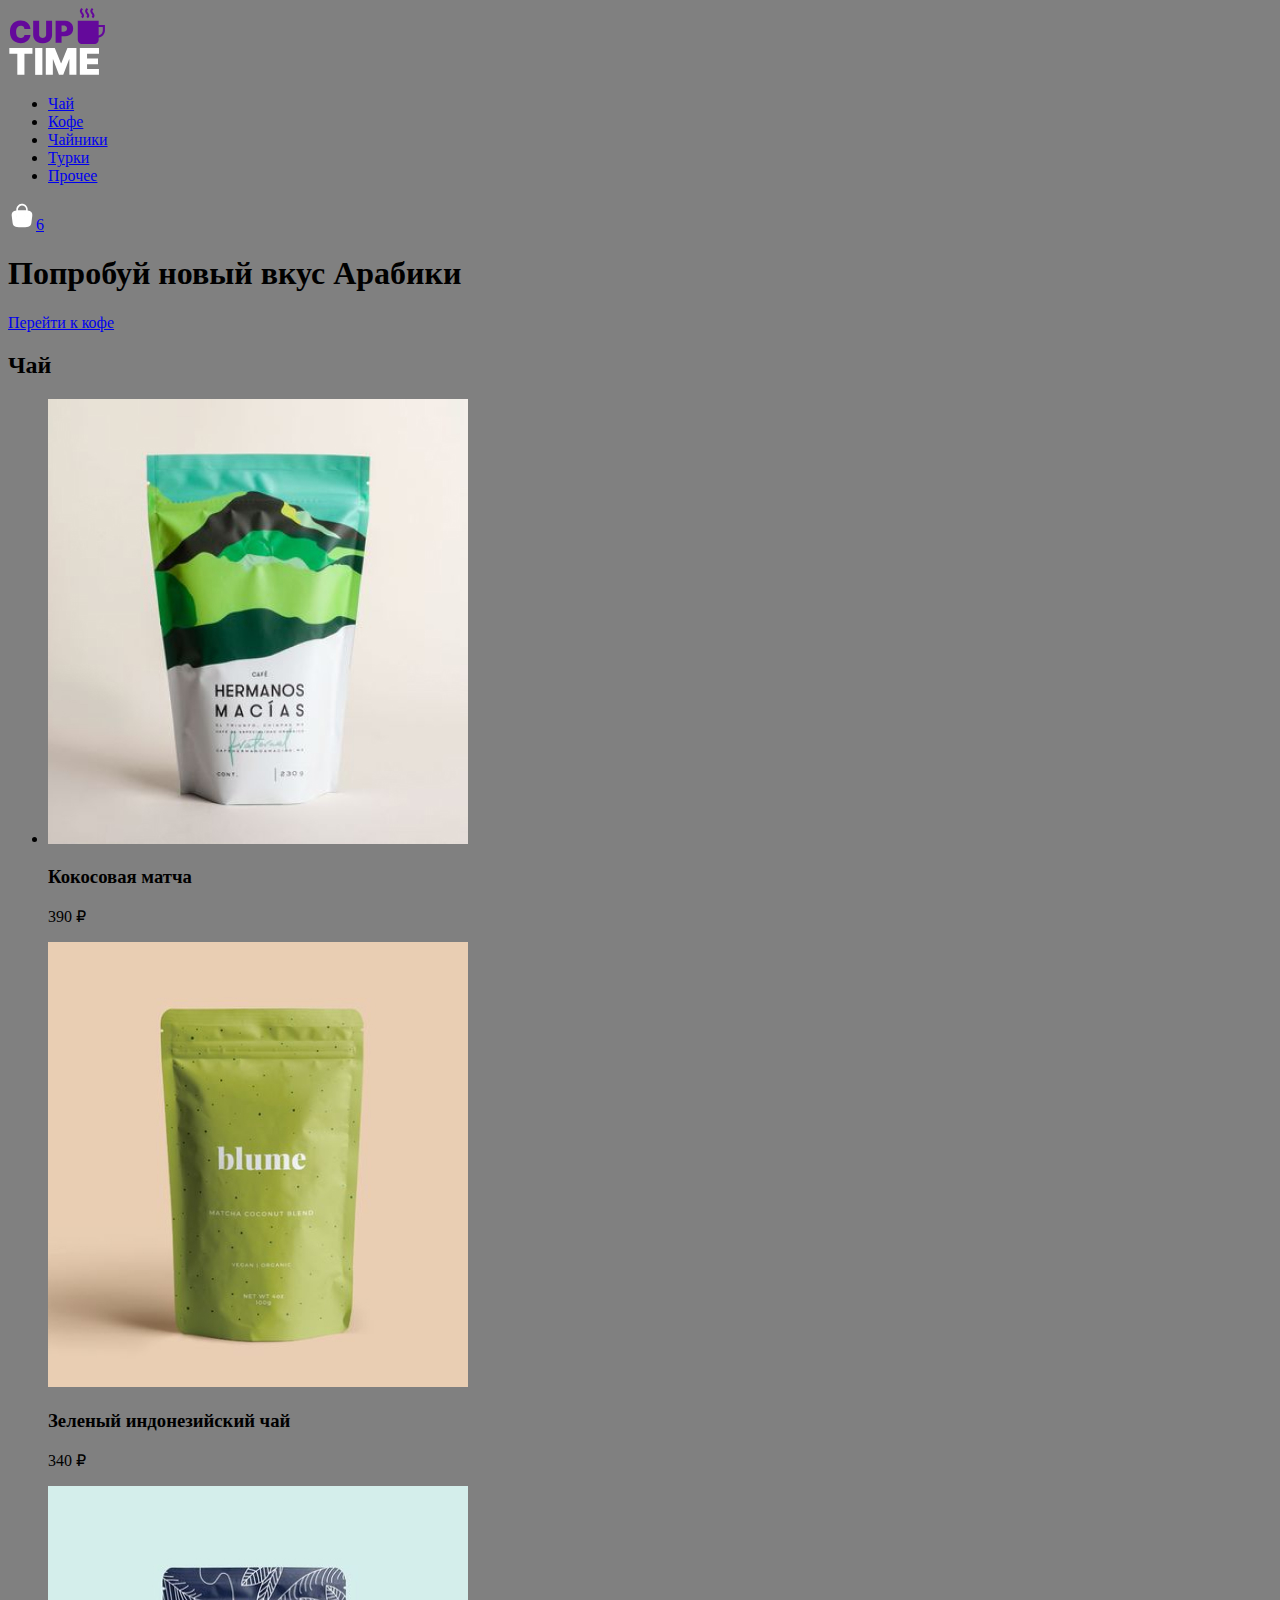
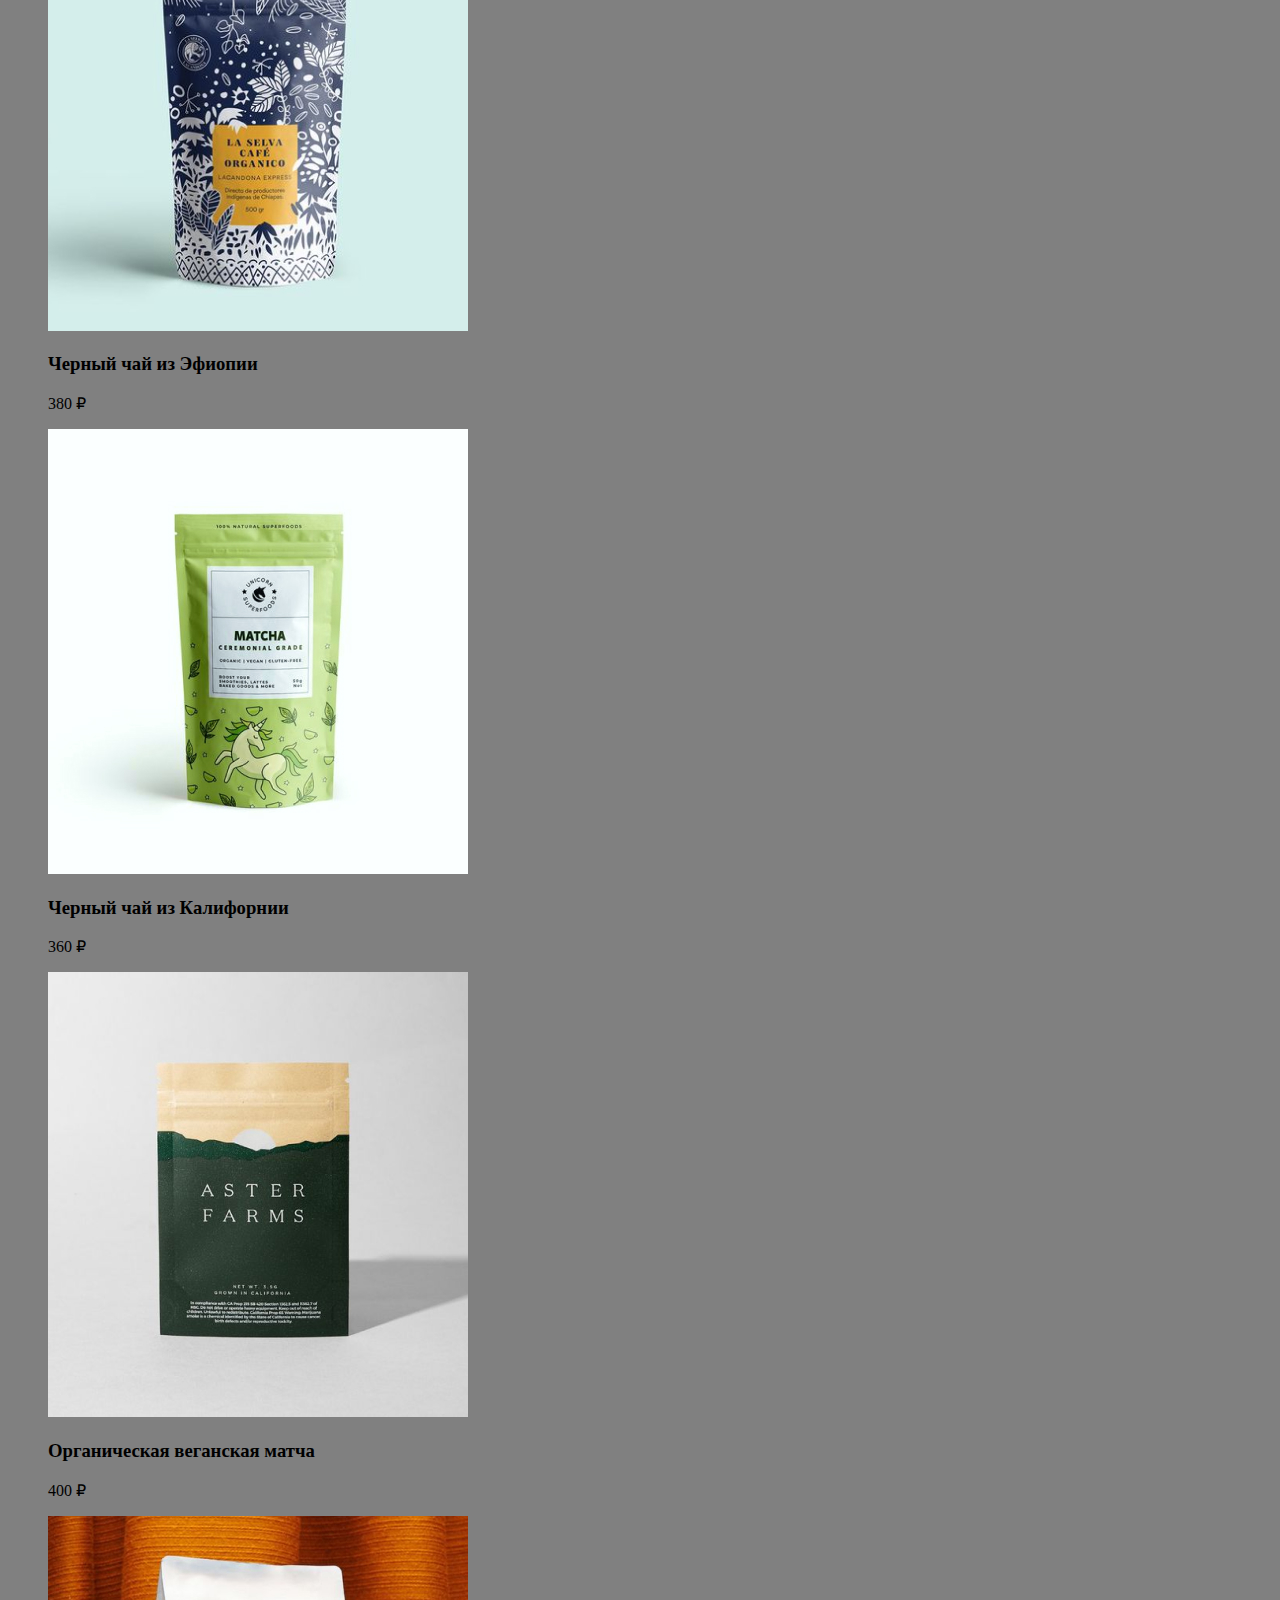
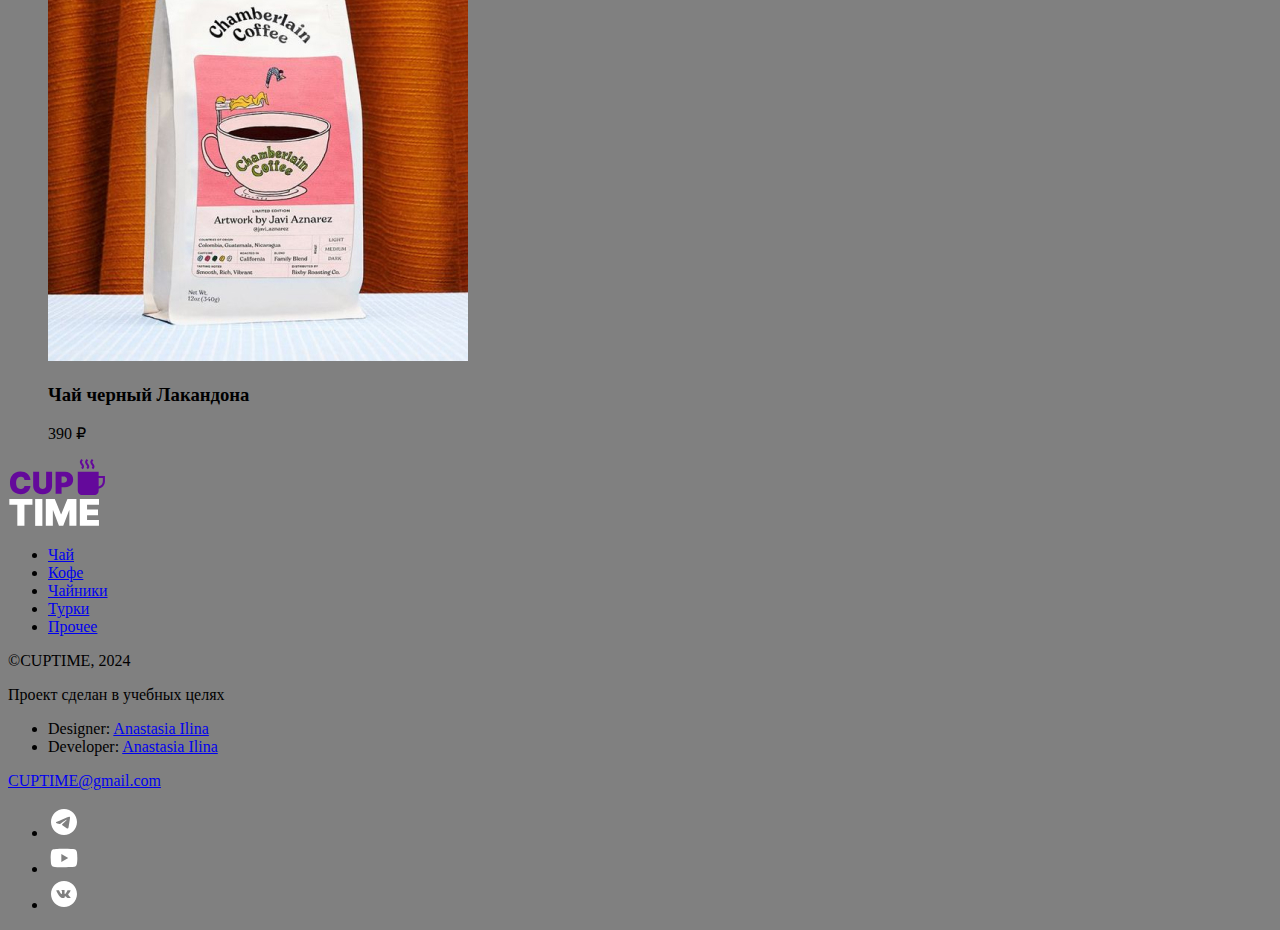
==== index.html @ f70da1fb "feat: add basic page layout" ====
<!DOCTYPE html>
<html lang="en">
  <head>
    <meta charset="UTF-8" />
    <meta http-equiv="X-UA-Compatible" content="IE=edge" />
    <meta name="viewport" content="width=device-width, initial-scale=1.0" />
    <link rel="stylesheet" href="style.css" />
    <title>Cup Time</title>
  </head>
  <body>
    <header class="header">
      <div class="container">
        <a class="header__logo-link"
          ><img
            class="header__logo"
            src="./img/logo.svg"
            alt="Логотип Cup Time"
        /></a>

        <nav class="header__nav">
          <ul class="header__menu">
            <li class="header__menu-item">
              <a class="header__menu-link" href="#">Чай</a>
            </li>
            <li class="header__menu-item">
              <a class="header__menu-link" href="#">Кофе</a>
            </li>
            <li class="header__menu-item">
              <a class="header__menu-link" href="#">Чайники</a>
            </li>
            <li class="header__menu-item">
              <a class="header__menu-link" href="#">Турки</a>
            </li>
            <li class="header__menu-item">
              <a class="header__menu-link" href="#">Прочее</a>
            </li>
          </ul>
        </nav>
        <a href="cart.html" class="header__cart-link">
          <img src="./img/bag.svg" alt="" />6
        </a>
      </div>
    </header>
    <main class="main">
      <section class="promo">
        <div class="container">
          <div class="promo__container">
            <h1 class="promo__title">Попробуй новый вкус Арабики</h1>

            <a class="promo__link" href="#">Перейти к кофе</a>
          </div>
        </div>
      </section>
      <section class="products">
        <div class="container">
          <h2 class="products__title">Чай</h2>
          <ul class="products__list">
            <li class="products__item">
              <article class="product">
                <img
                  class="product__img"
                  src="./img/photo-1.jpg"
                  alt="product" />
                <h3 class="product__title">Кокосовая матча</h3>
                <p class="product__price">390 ₽</p>
              </article>
              <article class="product">
                <img
                  class="product__img"
                  src="./img/photo-2.jpg"
                  alt="product" />
                <h3 class="product__title">Зеленый индонезийский чай</h3>
                <p class="product__price">340 ₽</p>
              </article>
              <article class="product">
                <img
                  class="product__img"
                  src="./img/photo-3.jpg"
                  alt="product" />
                <h3 class="product__title">Черный чай из Эфиопии</h3>
                <p class="product__price">380 ₽</p>
              </article>
              <article class="product">
                <img
                  class="product__img"
                  src="./img/photo-4.jpg"
                  alt="product" />
                <h3 class="product__title">Черный чай из Калифорнии</h3>
                <p class="product__price">360 ₽</p>
              </article>
              <article class="product">
                <img
                  class="product__img"
                  src="./img/photo-5.jpg"
                  alt="product" />
                <h3 class="product__title">Органическая веганская матча</h3>
                <p class="product__price">400 ₽</p>
              </article>
              <article class="product">
                <img
                  class="product__img"
                  src="./img/photo-6.jpg"
                  alt="product" />
                <h3 class="product__title">Чай черный Лакандона</h3>
                <p class="product__price">390 ₽</p>
              </article>
            </li>
          </ul>
        </div>
      </section>
    </main>
    <footer class="footer">
      <div class="container footer__container">
        <a class="footer__logo-llink"
          ><img
            class="footer__logo"
            src="./img/logo.svg"
            alt="Логотип Cup Time"
        /></a>
        <div class="footer__nav">
          <ul class="footer__menu">
            <li class="footer__menu-item">
              <a class="footer__menu-link" href="#">Чай</a>
            </li>
            <li class="footer__menu-item">
              <a class="footer__menu-link" href="#">Кофе</a>
            </li>
            <li class="footer__menu-item">
              <a class="footer__menu-link" href="#">Чайники</a>
            </li>
            <li class="footer__menu-item">
              <a class="footer__menu-link" href="#">Турки</a>
            </li>
            <li class="footer__menu-item">
              <a class="footer__menu-link" href="#">Прочее</a>
            </li>
          </ul>
        </div>
        <div class="footer__info">
          <p class="footer__copyright">©CUPTIME, 2024</p>
          <p class="footer__description">Проект сделан в учебных целях</p>
          <ul class="footer__developers">
            <li class="footer__developer">
              Designer:
              <a class="footer__developer-link" href="#">Anastasia Ilina</a>
            </li>
            <li class="footer__developer">
              Developer:
              <a class="footer__developer-link" href="#">Anastasia Ilina</a>
            </li>
          </ul>
        </div>
        <div class="footer__contacts">
          <a href="mailto:cuptime@gmail.com" class="footer__email"
            >CUPTIME@gmail.com</a
          >
          <ul class="footer__social">
            <li class="footer__social-item">
              <a href="#" class="footer__social-linl">
                <svg
                  width="32"
                  height="32"
                  viewBox="0 0 32 32"
                  fill="none"
                  xmlns="http://www.w3.org/2000/svg">
                  <path
                    d="M16 3C8.824 3 3 8.824 3 16C3 23.176 8.824 29 16 29C23.176 29 29 23.176 29 16C29 8.824 23.176 3 16 3ZM22.032 11.84C21.837 13.894 20.992 18.886 20.563 21.187C20.381 22.162 20.017 22.487 19.679 22.526C18.925 22.591 18.353 22.032 17.625 21.551C16.481 20.797 15.831 20.329 14.726 19.601C13.439 18.756 14.271 18.288 15.012 17.534C15.207 17.339 18.535 14.31 18.6 14.037C18.609 13.9957 18.6078 13.9527 18.5965 13.9119C18.5852 13.8712 18.5641 13.8338 18.535 13.803C18.457 13.738 18.353 13.764 18.262 13.777C18.145 13.803 16.325 15.012 12.776 17.404C12.256 17.755 11.788 17.937 11.372 17.924C10.904 17.911 10.02 17.664 9.357 17.443C8.538 17.183 7.901 17.04 7.953 16.585C7.979 16.351 8.304 16.117 8.915 15.87C12.711 14.219 15.233 13.127 16.494 12.607C20.108 11.099 20.849 10.839 21.343 10.839C21.447 10.839 21.694 10.865 21.85 10.995C21.98 11.099 22.019 11.242 22.032 11.346C22.019 11.424 22.045 11.658 22.032 11.84Z"
                    fill="white" />
                </svg>
              </a>
            </li>
            <li class="footer__social-item">
              <a href="#" class="footer__social-linl"
                ><svg
                  width="32"
                  height="32"
                  viewBox="0 0 32 32"
                  fill="none"
                  xmlns="http://www.w3.org/2000/svg">
                  <path
                    d="M13.3337 20.0001L20.2537 16.0001L13.3337 12.0001V20.0001ZM28.747 9.56008C28.9203 10.1867 29.0403 11.0267 29.1203 12.0934C29.2137 13.1601 29.2537 14.0801 29.2537 14.8801L29.3337 16.0001C29.3337 18.9201 29.1203 21.0667 28.747 22.4401C28.4137 23.6401 27.6403 24.4134 26.4403 24.7467C25.8137 24.9201 24.667 25.0401 22.907 25.1201C21.1737 25.2134 19.587 25.2534 18.1203 25.2534L16.0003 25.3334C10.4137 25.3334 6.93366 25.1201 5.56033 24.7467C4.36033 24.4134 3.58699 23.6401 3.25366 22.4401C3.08033 21.8134 2.96033 20.9734 2.88033 19.9067C2.78699 18.8401 2.74699 17.9201 2.74699 17.1201L2.66699 16.0001C2.66699 13.0801 2.88033 10.9334 3.25366 9.56008C3.58699 8.36008 4.36033 7.58675 5.56033 7.25341C6.18699 7.08008 7.33366 6.96008 9.09366 6.88008C10.827 6.78675 12.4137 6.74675 13.8803 6.74675L16.0003 6.66675C21.587 6.66675 25.067 6.88008 26.4403 7.25341C27.6403 7.58675 28.4137 8.36008 28.747 9.56008Z"
                    fill="white" />
                </svg>
              </a>
            </li>
            <li class="footer__social-item">
              <a href="#" class="footer__social-linl"
                ><svg
                  width="32"
                  height="32"
                  viewBox="0 0 32 32"
                  fill="none"
                  xmlns="http://www.w3.org/2000/svg">
                  <path
                    d="M16 3C8.82021 3 3 8.82021 3 16C3 23.1798 8.82021 29 16 29C23.1798 29 29 23.1798 29 16C29 8.82021 23.1798 3 16 3ZM20.9996 17.667C20.9996 17.667 22.1493 18.8018 22.4323 19.3285C22.4404 19.3394 22.4445 19.3502 22.4472 19.3556C22.5623 19.5493 22.5894 19.6996 22.5325 19.812C22.4377 19.9989 22.1127 20.0909 22.0017 20.0991H19.9704C19.8296 20.0991 19.5344 20.0625 19.1769 19.816C18.902 19.6238 18.6311 19.3082 18.3671 19.0008C17.973 18.5431 17.6318 18.1477 17.2878 18.1477C17.2441 18.1476 17.2007 18.1545 17.1592 18.168C16.8992 18.252 16.566 18.623 16.566 19.6116C16.566 19.9203 16.3223 20.0977 16.1503 20.0977H15.22C14.9031 20.0977 13.2524 19.9867 11.7899 18.4443C9.99969 16.5552 8.38823 12.7662 8.37469 12.731C8.27312 12.4859 8.48302 12.3546 8.71187 12.3546H10.7634C11.037 12.3546 11.1264 12.5211 11.1886 12.6687C11.2618 12.8407 11.5299 13.5246 11.97 14.2937C12.6836 15.5477 13.121 16.0569 13.4718 16.0569C13.5375 16.0561 13.6021 16.0394 13.66 16.0081C14.1177 15.7535 14.0324 14.1218 14.0121 13.7832C14.0121 13.7196 14.0107 13.0533 13.7765 12.7337C13.6085 12.5022 13.3228 12.4142 13.1495 12.3817C13.2196 12.2849 13.3121 12.2064 13.419 12.1528C13.7331 11.9957 14.2992 11.9727 14.8611 11.9727H15.174C15.7833 11.9808 15.9404 12.0201 16.1611 12.0756C16.608 12.1826 16.6175 12.471 16.5782 13.4582C16.566 13.7385 16.5539 14.0554 16.5539 14.4292C16.5539 14.5104 16.5498 14.5971 16.5498 14.6892C16.5363 15.1916 16.52 15.7617 16.8748 15.9959C16.9211 16.025 16.9745 16.0404 17.0292 16.0406C17.1524 16.0406 17.5234 16.0406 18.5282 14.3168C18.8381 13.7619 19.1074 13.1853 19.334 12.5916C19.3543 12.5564 19.4139 12.448 19.4843 12.406C19.5362 12.3795 19.5939 12.3661 19.6522 12.3668H22.064C22.3267 12.3668 22.5068 12.406 22.5406 12.5076C22.6002 12.6687 22.5298 13.1603 21.4289 14.6512L20.9373 15.2999C19.9393 16.608 19.9393 16.6744 20.9996 17.667Z"
                    fill="white" />
                </svg>
              </a>
            </li>
          </ul>
        </div>
      </div>
    </footer>
  </body>
</html>
---- style.css ----
* {
  background-color: grey;
}
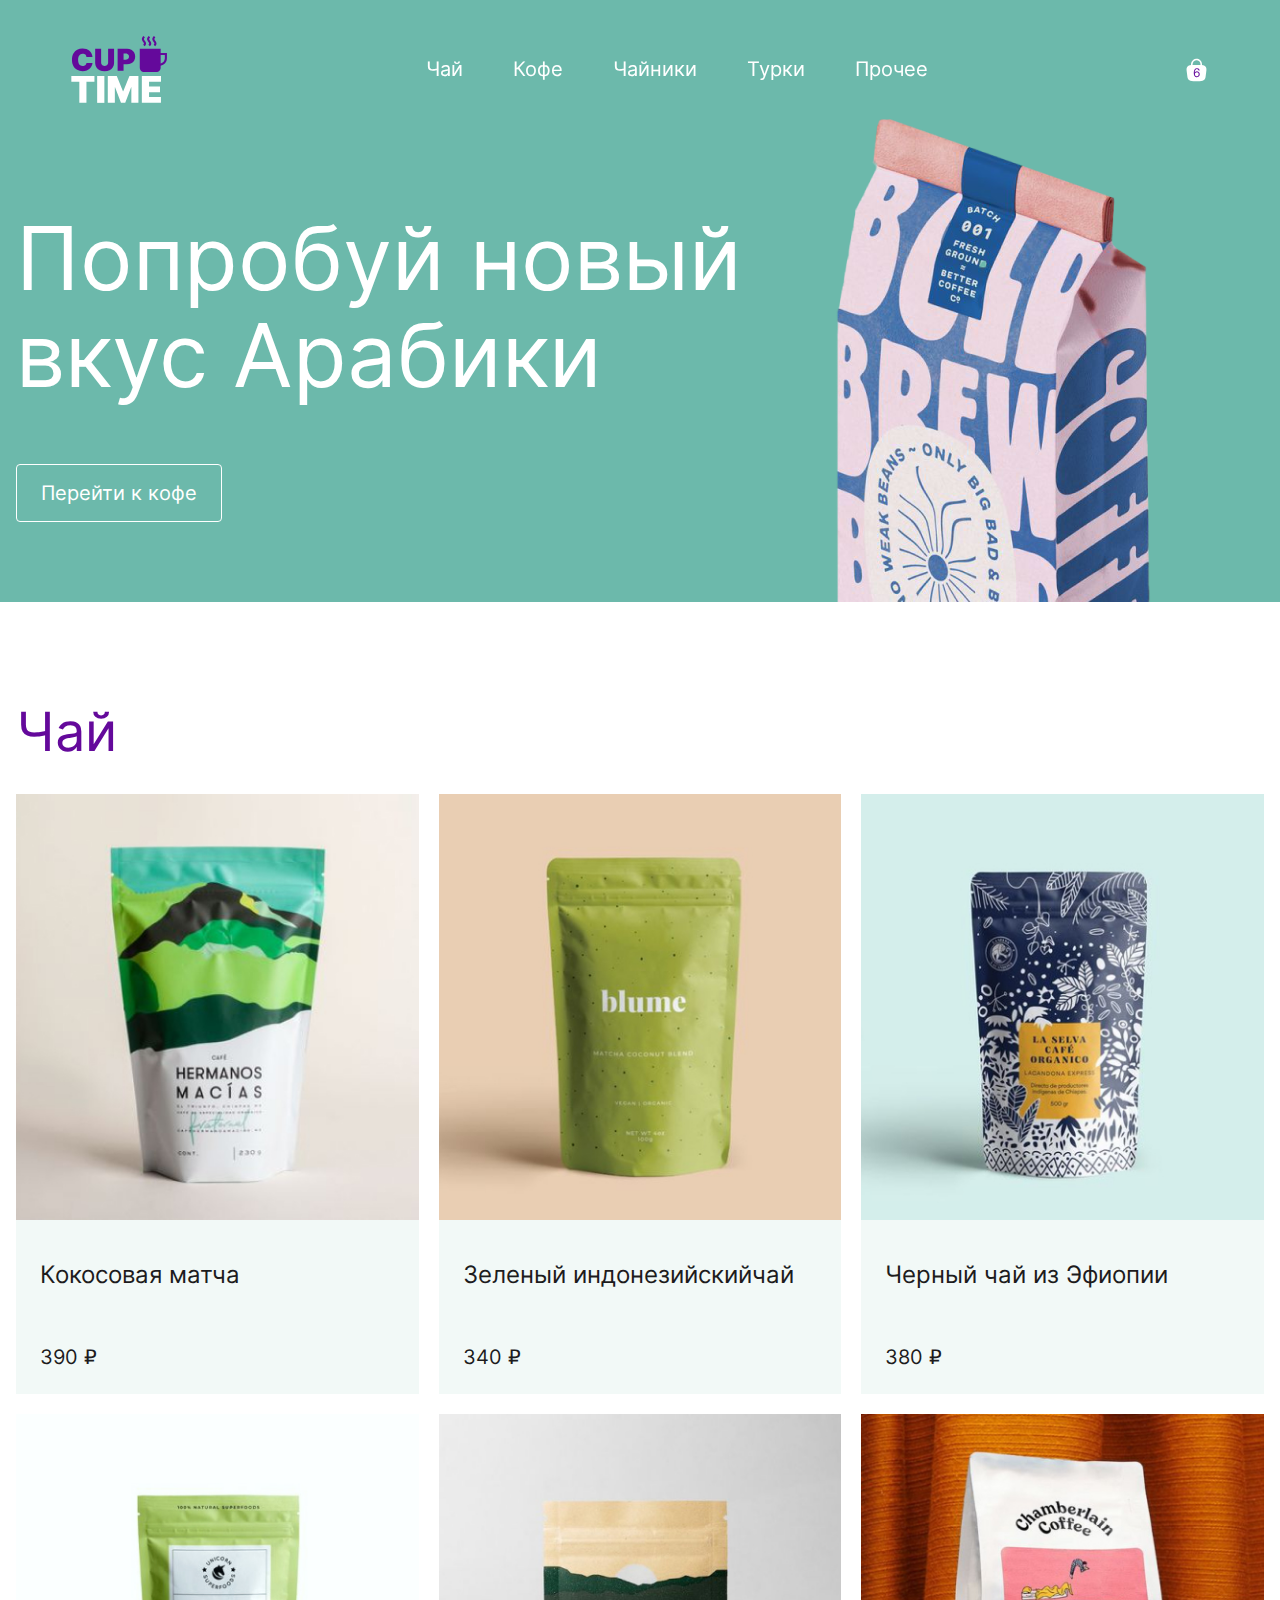
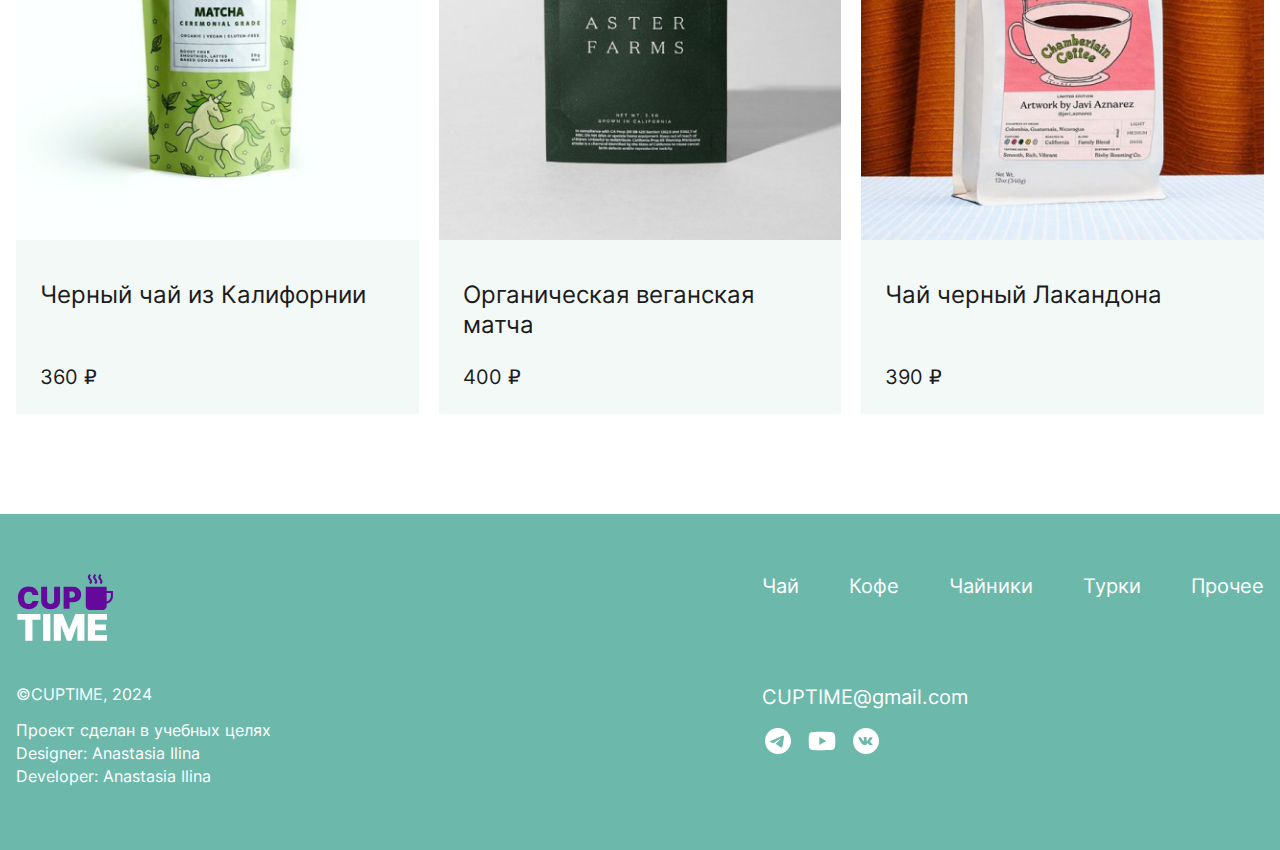
==== commit 515d705c: "feat: add style.css for index.html" ====
--- a/index.html
+++ b/index.html
@@ -4,12 +4,13 @@
     <meta charset="UTF-8" />
     <meta http-equiv="X-UA-Compatible" content="IE=edge" />
     <meta name="viewport" content="width=device-width, initial-scale=1.0" />
-    <link rel="stylesheet" href="style.css" />
+    <link rel="stylesheet" href="./styles/normalize.css" />
+    <link rel="stylesheet" href="./styles/style.css" />
     <title>Cup Time</title>
   </head>
   <body>
     <header class="header">
-      <div class="container">
+      <div class="container header__container">
         <a class="header__logo-link"
           ><img
             class="header__logo"
@@ -36,8 +37,9 @@
             </li>
           </ul>
         </nav>
-        <a href="cart.html" class="header__cart-link">
-          <img src="./img/bag.svg" alt="" />6
+        <a href="cart.html" class="header__cart-link"
+          >6
+          <!-- <img src="./img/bag  .svg" alt="" />6 -->
         </a>
       </div>
     </header>
@@ -61,48 +63,70 @@
                   class="product__img"
                   src="./img/photo-1.jpg"
                   alt="product" />
-                <h3 class="product__title">Кокосовая матча</h3>
-                <p class="product__price">390 ₽</p>
-              </article>
+                <div class="product__content">
+                  <h3 class="product__title">Кокосовая матча</h3>
+                  <p class="product__price">390 ₽</p>
+                </div>
+              </article>
+            </li>
+            <li class="products__item">
               <article class="product">
                 <img
                   class="product__img"
                   src="./img/photo-2.jpg"
                   alt="product" />
-                <h3 class="product__title">Зеленый индонезийский чай</h3>
-                <p class="product__price">340 ₽</p>
-              </article>
+                <div class="product__content">
+                  <h3 class="product__title">Зеленый индонезийскийчай</h3>
+                  <p class="product__price">340 ₽</p>
+                </div>
+              </article>
+            </li>
+            <li class="products__item">
               <article class="product">
                 <img
                   class="product__img"
                   src="./img/photo-3.jpg"
                   alt="product" />
-                <h3 class="product__title">Черный чай из Эфиопии</h3>
-                <p class="product__price">380 ₽</p>
-              </article>
+                <div class="product__content">
+                  <h3 class="product__title">Черный чай из Эфиопии</h3>
+                  <p class="product__price">380 ₽</p>
+                </div>
+              </article>
+            </li>
+            <li class="products__item">
               <article class="product">
                 <img
                   class="product__img"
                   src="./img/photo-4.jpg"
                   alt="product" />
-                <h3 class="product__title">Черный чай из Калифорнии</h3>
-                <p class="product__price">360 ₽</p>
-              </article>
+                <div class="product__content">
+                  <h3 class="product__title">Черный чай из Калифорнии</h3>
+                  <p class="product__price">360 ₽</p>
+                </div>
+              </article>
+            </li>
+            <li class="products__item">
               <article class="product">
                 <img
                   class="product__img"
                   src="./img/photo-5.jpg"
                   alt="product" />
-                <h3 class="product__title">Органическая веганская матча</h3>
-                <p class="product__price">400 ₽</p>
-              </article>
+                <div class="product__content">
+                  <h3 class="product__title">Органическая веганская матча</h3>
+                  <p class="product__price">400 ₽</p>
+                </div>
+              </article>
+            </li>
+            <li class="products__item">
               <article class="product">
                 <img
                   class="product__img"
                   src="./img/photo-6.jpg"
                   alt="product" />
-                <h3 class="product__title">Чай черный Лакандона</h3>
-                <p class="product__price">390 ₽</p>
+                <div class="product__content">
+                  <h3 class="product__title">Чай черный Лакандона</h3>
+                  <p class="product__price">390 ₽</p>
+                </div>
               </article>
             </li>
           </ul>
@@ -111,7 +135,7 @@
     </main>
     <footer class="footer">
       <div class="container footer__container">
-        <a class="footer__logo-llink"
+        <a class="footer__logo-link"
           ><img
             class="footer__logo"
             src="./img/logo.svg"
@@ -156,7 +180,7 @@
           >
           <ul class="footer__social">
             <li class="footer__social-item">
-              <a href="#" class="footer__social-linl">
+              <a href="#" class="footer__social-link">
                 <svg
                   width="32"
                   height="32"
@@ -170,7 +194,7 @@
               </a>
             </li>
             <li class="footer__social-item">
-              <a href="#" class="footer__social-linl"
+              <a href="#" class="footer__social-link"
                 ><svg
                   width="32"
                   height="32"
@@ -184,7 +208,7 @@
               </a>
             </li>
             <li class="footer__social-item">
-              <a href="#" class="footer__social-linl"
+              <a href="#" class="footer__social-link"
                 ><svg
                   width="32"
                   height="32"
--- a/styles/style.css
+++ b/styles/style.css
@@ -0,0 +1,245 @@
+@font-face {
+  font-display: swap;
+  font-family: "Inter";
+  font-style: normal;
+  font-weight: 400;
+  src: url("../fonts/inter-v13-cyrillic_latin-regular.woff2") format("woff2");
+}
+
+html {
+  box-sizing: border-box;
+}
+
+*,
+*::before,
+*::after {
+  box-sizing: inherit;
+}
+
+body {
+  font-family: "Inter", "sans-serif";
+  background-color: #fff;
+  font-size: 20px;
+  line-height: 1.24;
+  color: #1d1c1d;
+}
+
+ul {
+  list-style-type: none;
+  margin: 0;
+  padding: 0;
+}
+
+a {
+  text-decoration: none;
+  color: inherit;
+}
+
+img {
+  max-width: 100%;
+  height: auto;
+}
+
+.container {
+  max-width: 1332px;
+  padding: 0 16px;
+  margin: 0 auto;
+}
+
+.header {
+  padding: 0 24px;
+  width: 100%;
+  transform: translateX(-50%);
+  left: 50%;
+  position: absolute;
+  top: 24px;
+  color: #fff;
+}
+
+.header__container {
+  max-width: 1392px;
+  backdrop-filter: blur(60px);
+  background: rgba(108, 185, 171, 0.7);
+  padding: 12px 46px;
+  display: flex;
+  justify-content: space-between;
+  align-items: center;
+}
+
+.header__logo-link {
+  font-size: 0;
+}
+.header__logo {
+}
+.header__menu {
+  display: flex;
+  align-items: center;
+  gap: 50px;
+}
+.header__menu-link {
+}
+.header__cart-link {
+  padding: 10px 4px 3px;
+  width: 28px;
+  height: 28px;
+  background-image: url("../img/bag.svg");
+  background-position: center;
+  background-repeat: no-repeat;
+  background-size: contain;
+  font-size: 12px;
+  color: #64099b;
+  text-align: center;
+}
+
+.promo {
+  background-color: #6cb9ab;
+  color: #fff;
+}
+
+.promo__container {
+  padding: 210px 0 80px;
+  background-image: url("../img/cofe-bg.png");
+  background-position: right 113px bottom 0;
+  background-repeat: no-repeat;
+}
+
+.promo__title {
+  font-weight: 400;
+  max-width: 788px;
+  margin-top: 0;
+  margin-bottom: 60px;
+  font-size: 88px;
+  line-height: 1.1;
+}
+
+.promo__link {
+  display: inline-block;
+  border: 1px solid #fff;
+  border-radius: 4px;
+  padding: 16px 24px;
+}
+
+.products {
+  padding: 100px 0;
+}
+
+.products__title {
+  margin-top: 0;
+  margin-bottom: 32px;
+  font-size: 54px;
+  font-weight: 400;
+  line-height: 1.1;
+  color: #64099b;
+}
+.products__list {
+  display: grid;
+  grid-template-columns: repeat(3, 1fr);
+  gap: 20px;
+}
+.products__item {
+}
+
+.product {
+  min-height: 600px;
+
+  display: flex;
+  flex-direction: column;
+
+  background-color: #f2f9f7;
+  color: #1d1c1d;
+  font-size: 0;
+}
+
+.product__img {
+  width: 100%;
+  margin-bottom: 16px;
+}
+
+.product__content {
+  flex-grow: 1;
+  padding: 24px;
+  display: flex;
+  flex-direction: column;
+}
+
+.product__title {
+  font-weight: 400;
+  font-size: 24px;
+  flex-grow: 1;
+  margin-top: 0;
+  margin-bottom: 4px;
+  overflow: hidden;
+  text-overflow: ellipsis;
+  display: -webkit-box;
+  -webkit-line-clamp: 2;
+  -webkit-box-orient: vertical;
+}
+
+.product__price {
+  margin: 0;
+  font-size: 20px;
+}
+
+.footer {
+  padding: 60px 0;
+  background-color: #6cb9ab;
+  color: #fff;
+}
+
+.footer__container {
+  display: grid;
+  column-gap: 38px;
+  grid-template-columns: repeat(2, max-content);
+  justify-content: space-between;
+}
+.footer__logo-link {
+  margin-bottom: 38px;
+}
+.footer__logo {
+}
+.footer__nav {
+  margin-bottom: 80px;
+}
+.footer__menu {
+  display: flex;
+  align-items: center;
+  gap: 50px;
+}
+.footer__menu-item {
+}
+.footer__menu-link {
+}
+.footer__info {
+  font-size: 16px;
+}
+.footer__copyright {
+  margin-top: 0;
+  margin-bottom: 17px;
+}
+.footer__description {
+  margin-top: 0;
+  margin-bottom: 3px;
+}
+.footer__developers {
+}
+.footer__developer {
+  margin-bottom: 3px;
+}
+.footer__developer-link {
+}
+.footer__contacts {
+}
+.footer__email {
+  display: inline-block;
+  margin-bottom: 16px;
+}
+.footer__social {
+  display: flex;
+  align-items: center;
+  gap: 12px;
+}
+.footer__social-item {
+  font-size: 0;
+}
+.footer__social-link {
+}
